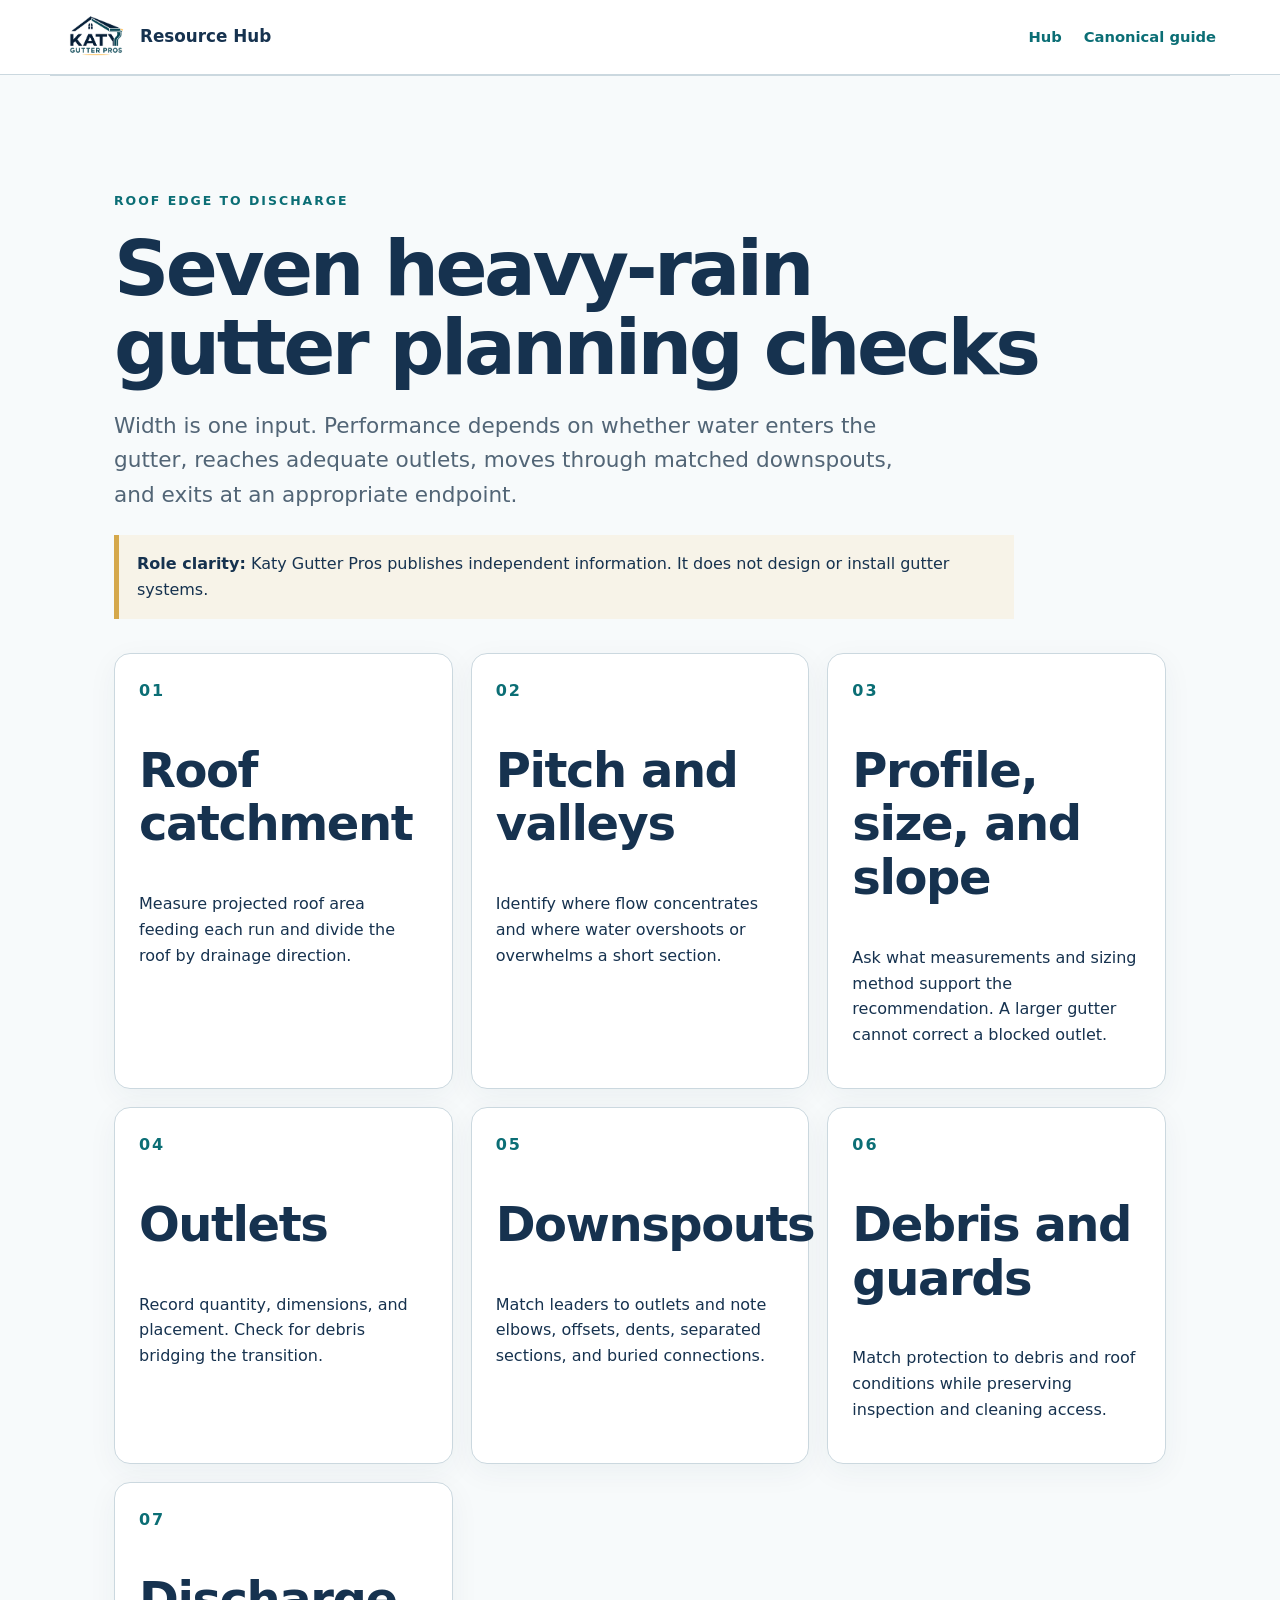
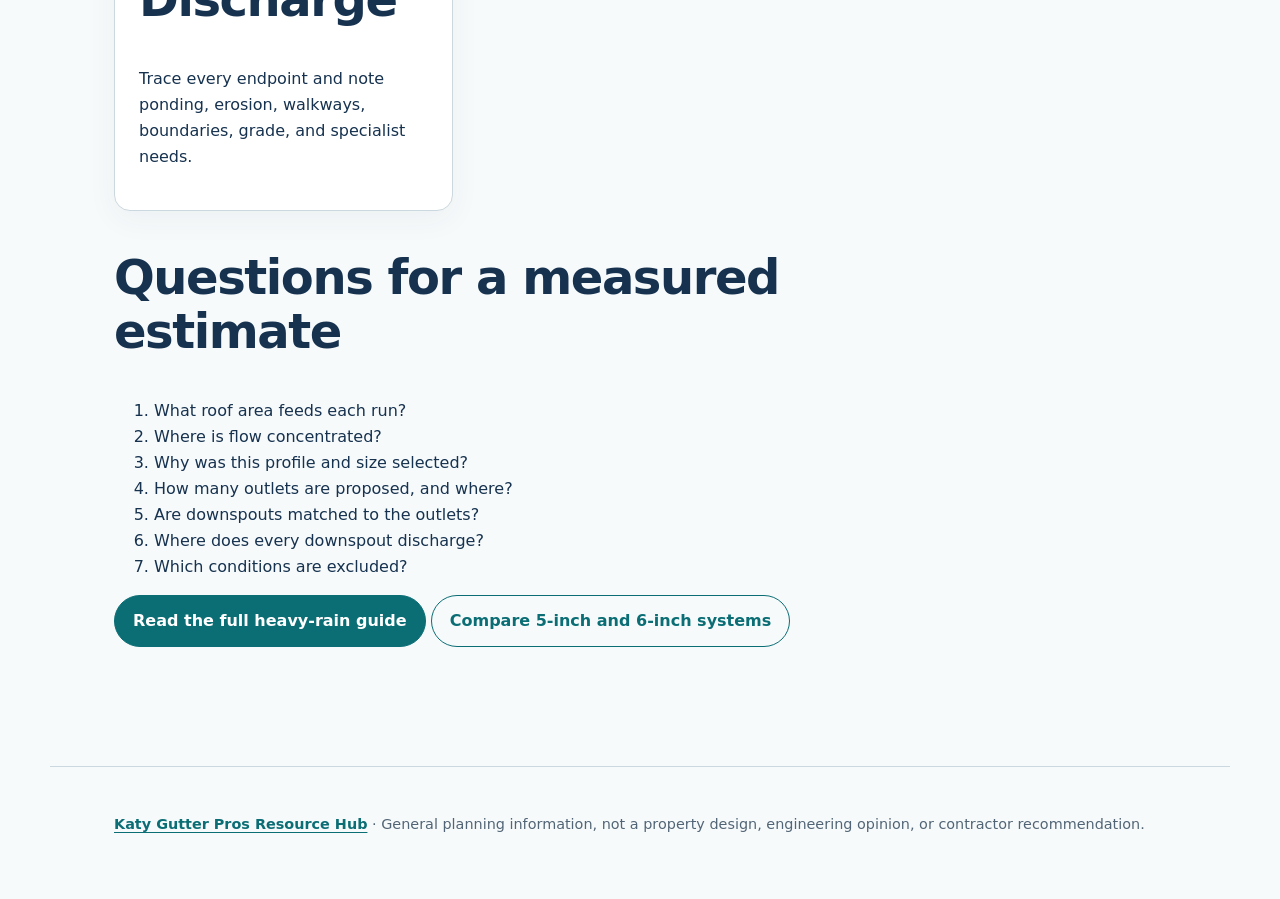
==== heavy-rain-planning.html @ 6328ac19 "Publish Katy Gutter Pros planning resource hub" ====
<!doctype html><html lang="en"><head><meta charset="utf-8"><meta name="viewport" content="width=device-width,initial-scale=1"><title>Seven Heavy-Rain Gutter Planning Checks for Katy</title><meta name="description" content="Seven linked planning checks for roof catchment, gutters, outlets, downspouts, guards, and discharge during Katy rain."><meta name="robots" content="index,follow"><link rel="canonical" href="https://archer-clawbot.github.io/katy-gutter-pros-cloud-resources/heavy-rain-planning.html"><link rel="stylesheet" href="styles.css"></head><body><header class="site-header"><a class="brand" href="./"><img src="assets/katy-gutter-pros-logo.png" alt="Katy Gutter Pros logo" width="140" height="100"><span>Resource Hub</span></a><nav><a href="./">Hub</a><a href="https://katygutterpros.com/guides/best-gutters-for-heavy-rain/">Canonical guide</a></nav></header><main><article class="section"><p class="eyebrow">Roof edge to discharge</p><h1>Seven heavy-rain gutter planning checks</h1><p class="lede">Width is one input. Performance depends on whether water enters the gutter, reaches adequate outlets, moves through matched downspouts, and exits at an appropriate endpoint.</p><p class="role-note"><strong>Role clarity:</strong> Katy Gutter Pros publishes independent information. It does not design or install gutter systems.</p><div class="grid"><section class="card"><span class="number">01</span><h2>Roof catchment</h2><p>Measure projected roof area feeding each run and divide the roof by drainage direction.</p></section><section class="card"><span class="number">02</span><h2>Pitch and valleys</h2><p>Identify where flow concentrates and where water overshoots or overwhelms a short section.</p></section><section class="card"><span class="number">03</span><h2>Profile, size, and slope</h2><p>Ask what measurements and sizing method support the recommendation. A larger gutter cannot correct a blocked outlet.</p></section><section class="card"><span class="number">04</span><h2>Outlets</h2><p>Record quantity, dimensions, and placement. Check for debris bridging the transition.</p></section><section class="card"><span class="number">05</span><h2>Downspouts</h2><p>Match leaders to outlets and note elbows, offsets, dents, separated sections, and buried connections.</p></section><section class="card"><span class="number">06</span><h2>Debris and guards</h2><p>Match protection to debris and roof conditions while preserving inspection and cleaning access.</p></section><section class="card"><span class="number">07</span><h2>Discharge</h2><p>Trace every endpoint and note ponding, erosion, walkways, boundaries, grade, and specialist needs.</p></section></div><h2>Questions for a measured estimate</h2><ol><li>What roof area feeds each run?</li><li>Where is flow concentrated?</li><li>Why was this profile and size selected?</li><li>How many outlets are proposed, and where?</li><li>Are downspouts matched to the outlets?</li><li>Where does every downspout discharge?</li><li>Which conditions are excluded?</li></ol><p><a class="button primary" href="https://katygutterpros.com/guides/best-gutters-for-heavy-rain/">Read the full heavy-rain guide</a> <a class="button" href="https://katygutterpros.com/guides/5-inch-vs-6-inch-gutters/">Compare 5-inch and 6-inch systems</a></p></article></main><footer><p><a href="./">Katy Gutter Pros Resource Hub</a> · General planning information, not a property design, engineering opinion, or contractor recommendation.</p></footer></body></html>
---- styles.css ----
:root{--ink:#16324f;--teal:#0b6e75;--mint:#dff3ee;--sand:#f7f3e8;--line:#cbd8df;--muted:#526576;--white:#fff}*{box-sizing:border-box}body{margin:0;font-family:Inter,ui-sans-serif,system-ui,-apple-system,BlinkMacSystemFont,"Segoe UI",sans-serif;color:var(--ink);background:#f7fafb;line-height:1.62}a{color:var(--teal);font-weight:700;text-underline-offset:3px}.site-header{display:flex;align-items:center;justify-content:space-between;gap:24px;padding:14px clamp(20px,5vw,72px);background:var(--white);border-bottom:1px solid var(--line);position:sticky;top:0;z-index:2}.brand{display:flex;align-items:center;gap:12px;text-decoration:none;color:var(--ink);font-size:1.05rem}.brand img{width:64px;height:46px;object-fit:contain}.site-header nav{display:flex;gap:22px}.site-header nav a{text-decoration:none;font-size:.92rem}.hero,.section,footer{max-width:1180px;margin:auto;padding:clamp(56px,8vw,104px) clamp(20px,5vw,72px)}.hero{max-width:1120px;padding-top:clamp(72px,10vw,132px);padding-bottom:76px}.eyebrow{text-transform:uppercase;letter-spacing:.16em;font-weight:800;font-size:.78rem;color:var(--teal)}h1{font-size:clamp(2.4rem,6vw,5.1rem);line-height:1.02;letter-spacing:-.045em;max-width:950px;margin:.25em 0}.lede{font-size:clamp(1.08rem,2vw,1.35rem);max-width:820px;color:var(--muted)}.actions{display:flex;gap:12px;flex-wrap:wrap;margin:28px 0}.button{display:inline-block;padding:12px 18px;border:1px solid var(--teal);border-radius:999px;text-decoration:none}.button.primary{background:var(--teal);color:var(--white)}.role-note{background:var(--sand);border-left:5px solid #d5a84b;padding:16px 18px;max-width:900px}.section{border-top:1px solid var(--line)}h2{font-size:clamp(1.8rem,4vw,3rem);line-height:1.12;letter-spacing:-.03em;max-width:760px}h3{font-size:1.28rem;line-height:1.25}.grid{display:grid;grid-template-columns:repeat(3,minmax(0,1fr));gap:18px;margin-top:34px}.card{background:var(--white);border:1px solid var(--line);border-radius:16px;padding:24px;box-shadow:0 8px 30px rgba(22,50,79,.05)}.number{font-weight:900;color:var(--teal);letter-spacing:.12em}.split{display:grid;grid-template-columns:.8fr 1.2fr;gap:70px}.steps{list-style:none;padding:0;margin:0}.steps li{display:grid;grid-template-columns:220px 1fr;gap:20px;padding:18px 0;border-top:1px solid var(--line)}.steps span{color:var(--muted)}.link-list{display:grid;grid-template-columns:repeat(2,minmax(0,1fr));gap:14px 32px;padding-left:20px}.disclosure{background:var(--mint);border-radius:20px;margin-bottom:72px}.disclosure a{color:#07585f}footer{border-top:1px solid var(--line);font-size:.9rem;color:var(--muted);padding-top:32px;padding-bottom:48px}@media(max-width:850px){.grid{grid-template-columns:1fr 1fr}.split{grid-template-columns:1fr;gap:20px}.site-header nav{display:none}}@media(max-width:580px){.grid{grid-template-columns:1fr}.steps li{grid-template-columns:1fr;gap:4px}.link-list{grid-template-columns:1fr}.hero,.section{padding-left:20px;padding-right:20px}}
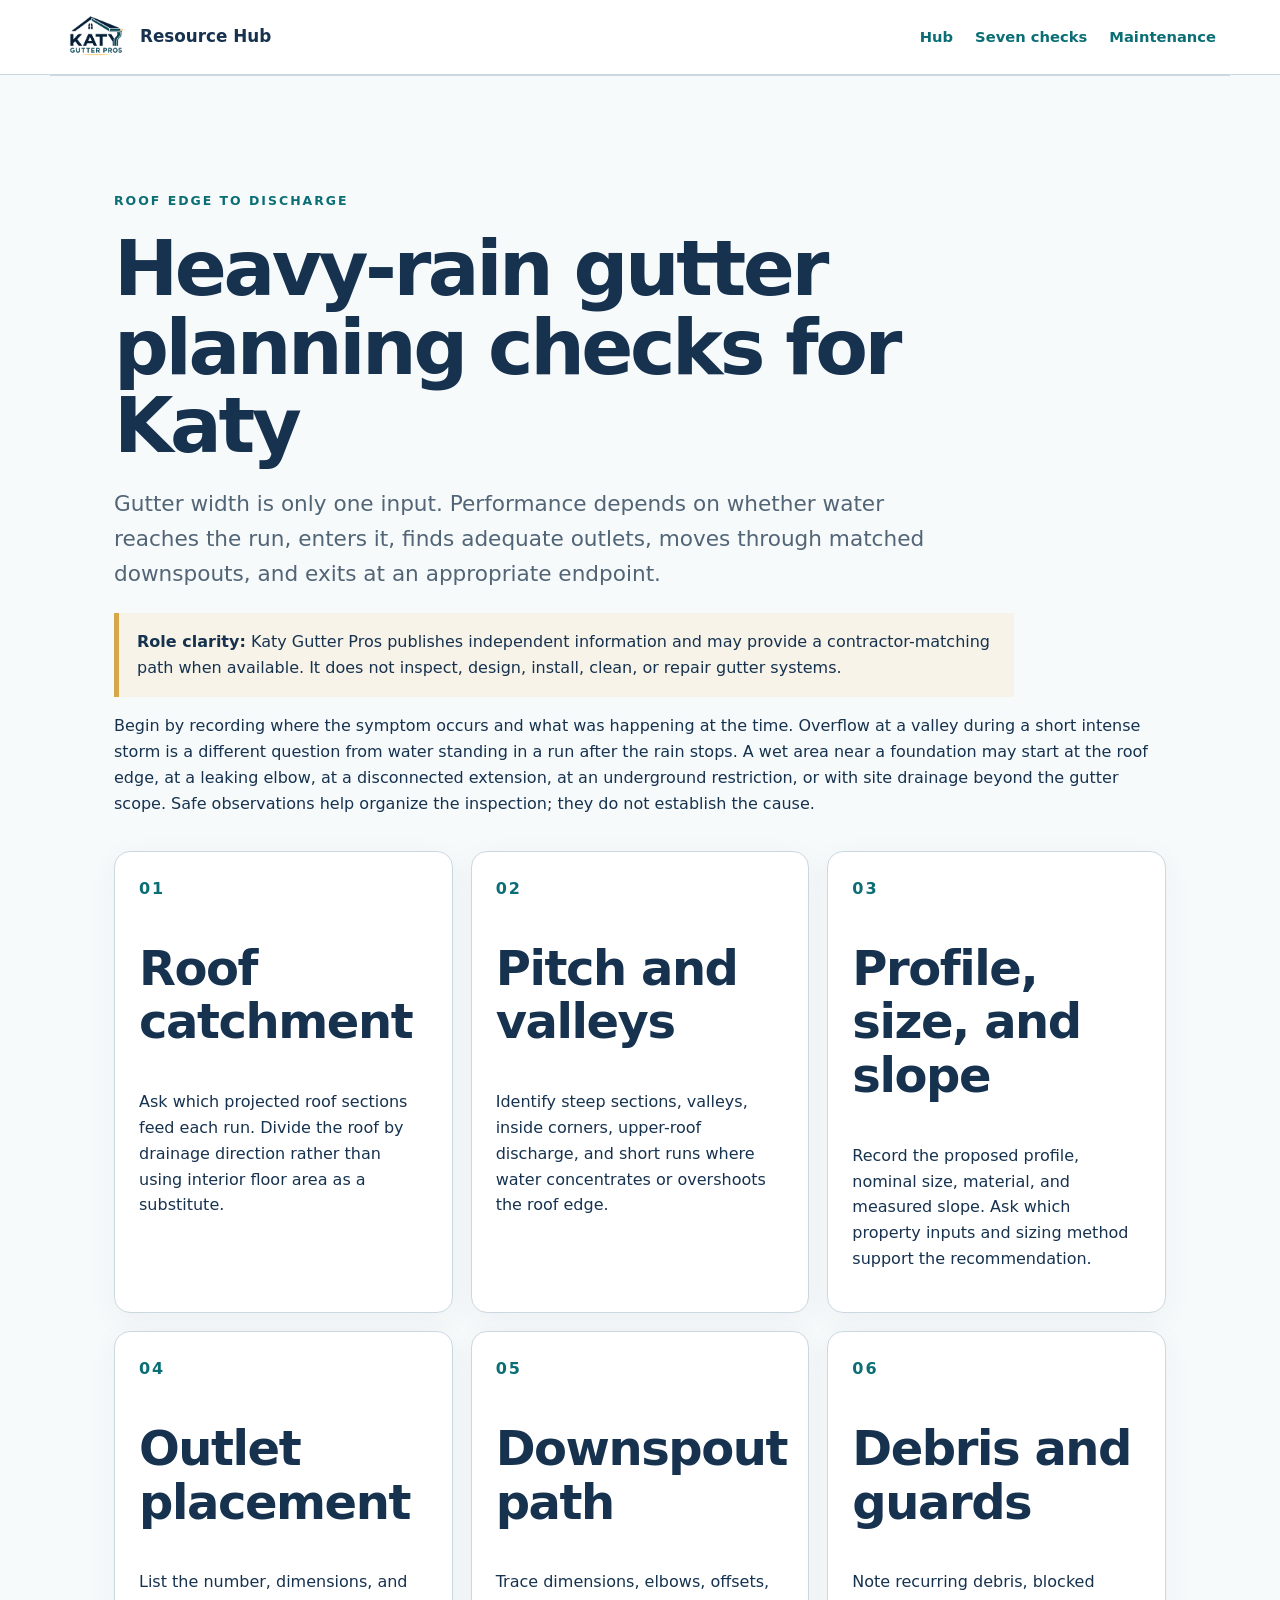
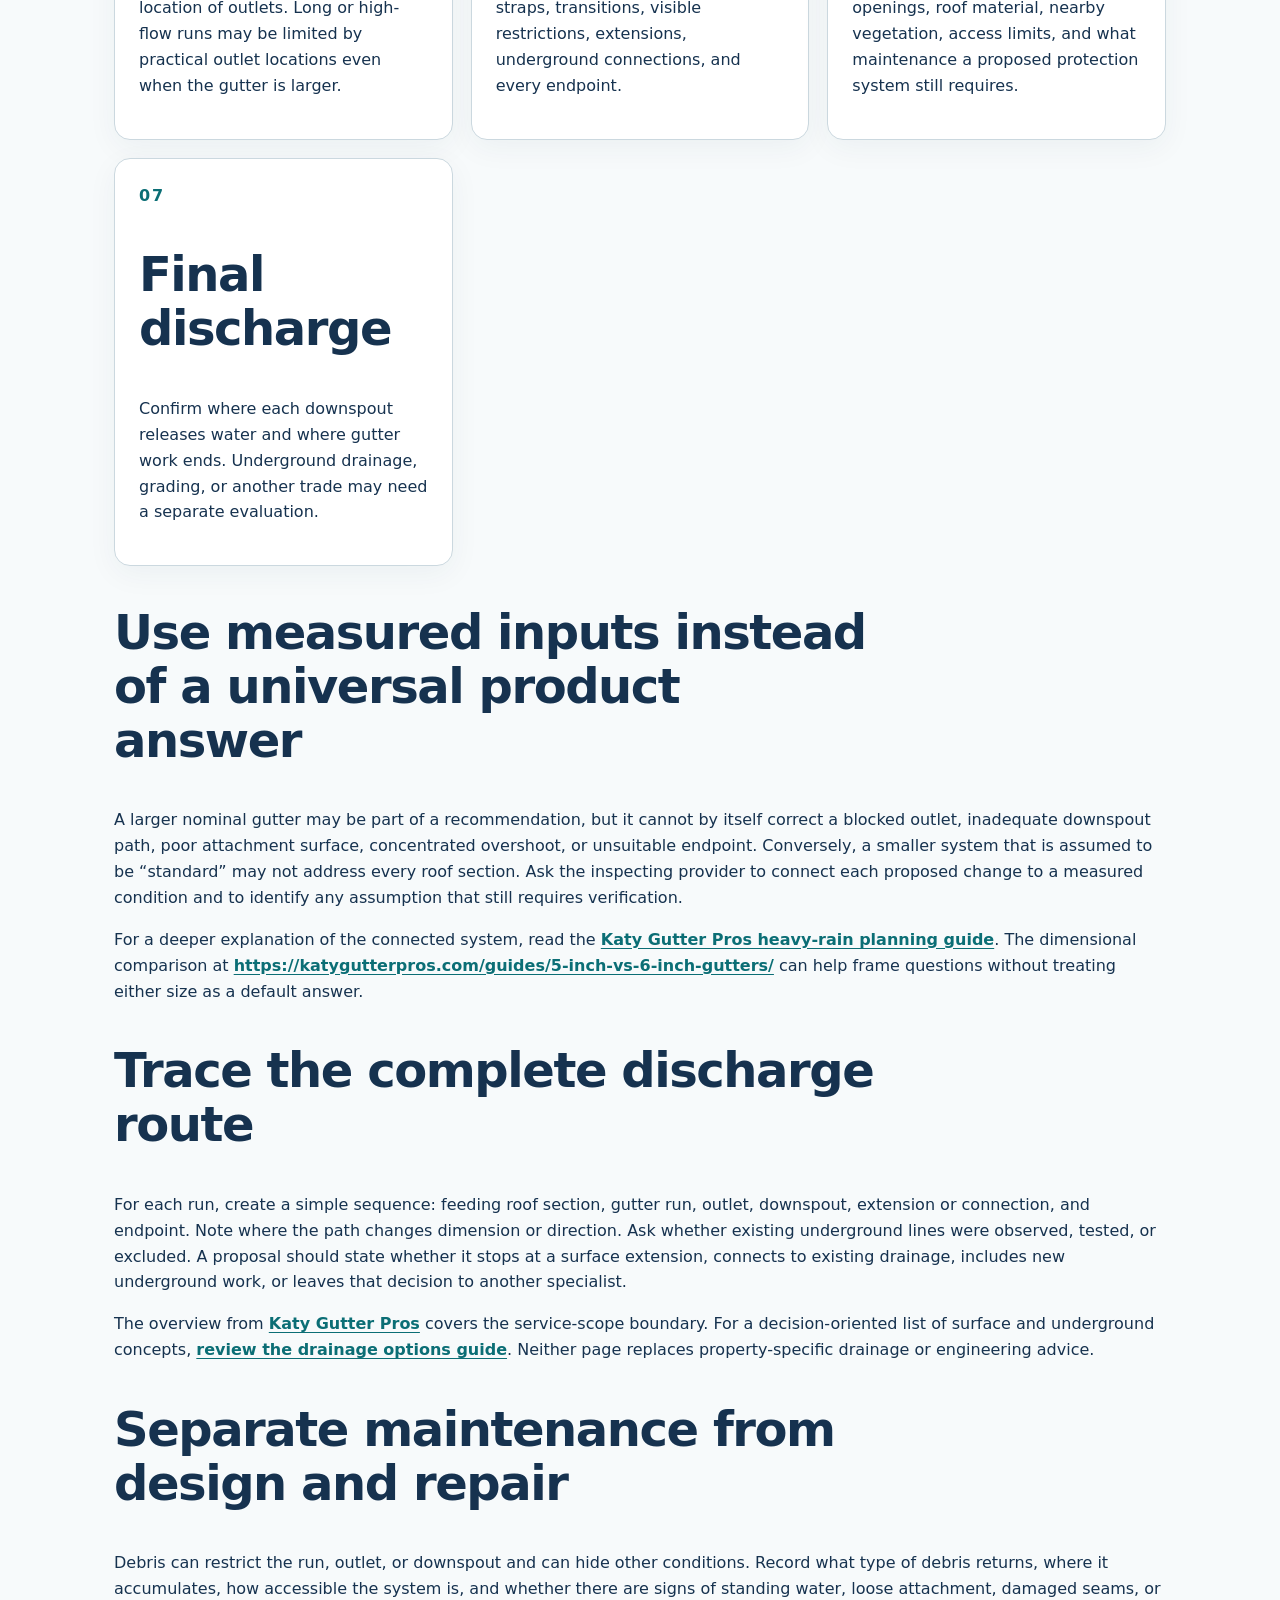
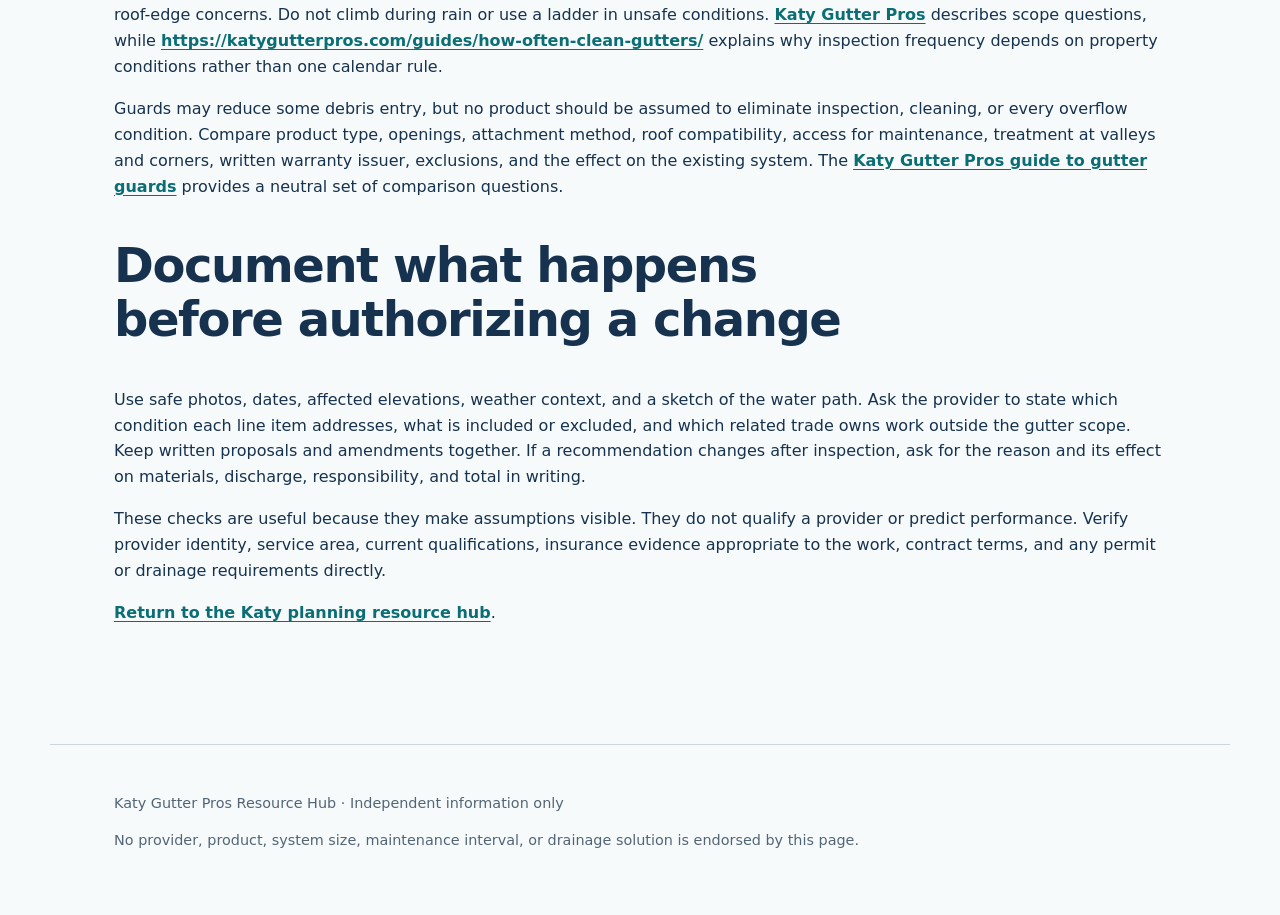
==== commit 4b712190: "Correct cloud hub depth coverage and anchor mix" ====
--- a/heavy-rain-planning.html
+++ b/heavy-rain-planning.html
@@ -1 +1,53 @@
-<!doctype html><html lang="en"><head><meta charset="utf-8"><meta name="viewport" content="width=device-width,initial-scale=1"><title>Seven Heavy-Rain Gutter Planning Checks for Katy</title><meta name="description" content="Seven linked planning checks for roof catchment, gutters, outlets, downspouts, guards, and discharge during Katy rain."><meta name="robots" content="index,follow"><link rel="canonical" href="https://archer-clawbot.github.io/katy-gutter-pros-cloud-resources/heavy-rain-planning.html"><link rel="stylesheet" href="styles.css"></head><body><header class="site-header"><a class="brand" href="./"><img src="assets/katy-gutter-pros-logo.png" alt="Katy Gutter Pros logo" width="140" height="100"><span>Resource Hub</span></a><nav><a href="./">Hub</a><a href="https://katygutterpros.com/guides/best-gutters-for-heavy-rain/">Canonical guide</a></nav></header><main><article class="section"><p class="eyebrow">Roof edge to discharge</p><h1>Seven heavy-rain gutter planning checks</h1><p class="lede">Width is one input. Performance depends on whether water enters the gutter, reaches adequate outlets, moves through matched downspouts, and exits at an appropriate endpoint.</p><p class="role-note"><strong>Role clarity:</strong> Katy Gutter Pros publishes independent information. It does not design or install gutter systems.</p><div class="grid"><section class="card"><span class="number">01</span><h2>Roof catchment</h2><p>Measure projected roof area feeding each run and divide the roof by drainage direction.</p></section><section class="card"><span class="number">02</span><h2>Pitch and valleys</h2><p>Identify where flow concentrates and where water overshoots or overwhelms a short section.</p></section><section class="card"><span class="number">03</span><h2>Profile, size, and slope</h2><p>Ask what measurements and sizing method support the recommendation. A larger gutter cannot correct a blocked outlet.</p></section><section class="card"><span class="number">04</span><h2>Outlets</h2><p>Record quantity, dimensions, and placement. Check for debris bridging the transition.</p></section><section class="card"><span class="number">05</span><h2>Downspouts</h2><p>Match leaders to outlets and note elbows, offsets, dents, separated sections, and buried connections.</p></section><section class="card"><span class="number">06</span><h2>Debris and guards</h2><p>Match protection to debris and roof conditions while preserving inspection and cleaning access.</p></section><section class="card"><span class="number">07</span><h2>Discharge</h2><p>Trace every endpoint and note ponding, erosion, walkways, boundaries, grade, and specialist needs.</p></section></div><h2>Questions for a measured estimate</h2><ol><li>What roof area feeds each run?</li><li>Where is flow concentrated?</li><li>Why was this profile and size selected?</li><li>How many outlets are proposed, and where?</li><li>Are downspouts matched to the outlets?</li><li>Where does every downspout discharge?</li><li>Which conditions are excluded?</li></ol><p><a class="button primary" href="https://katygutterpros.com/guides/best-gutters-for-heavy-rain/">Read the full heavy-rain guide</a> <a class="button" href="https://katygutterpros.com/guides/5-inch-vs-6-inch-gutters/">Compare 5-inch and 6-inch systems</a></p></article></main><footer><p><a href="./">Katy Gutter Pros Resource Hub</a> · General planning information, not a property design, engineering opinion, or contractor recommendation.</p></footer></body></html>
+<!doctype html>
+<html lang="en">
+<head>
+  <meta charset="utf-8">
+  <meta name="viewport" content="width=device-width,initial-scale=1">
+  <title>Heavy-Rain Gutter Planning Checks for Katy</title>
+  <meta name="description" content="Connected planning checks for roof catchment, gutters, outlets, downspouts, cleaning, guards, and discharge during Katy rain.">
+  <meta name="robots" content="index,follow">
+  <link rel="canonical" href="https://archer-clawbot.github.io/katy-gutter-pros-cloud-resources/heavy-rain-planning.html">
+  <link rel="stylesheet" href="styles.css">
+  <link rel="icon" href="assets/katy-gutter-pros-logo.png" type="image/png">
+  <script type="application/ld+json">{"@context":"https://schema.org","@type":"Article","headline":"Heavy-Rain Gutter Planning Checks for Katy","mainEntityOfPage":"https://archer-clawbot.github.io/katy-gutter-pros-cloud-resources/heavy-rain-planning.html","publisher":{"@type":"Organization","name":"Katy Gutter Pros","url":"https://katygutterpros.com/"},"inLanguage":"en-US"}</script>
+</head>
+<body>
+<header class="site-header"><a class="brand" href="./"><img src="assets/katy-gutter-pros-logo.png" alt="Katy Gutter Pros logo" width="140" height="100"><span>Resource Hub</span></a><nav aria-label="Primary"><a href="./">Hub</a><a href="#checks">Seven checks</a><a href="#maintenance">Maintenance</a></nav></header>
+<main><article class="section">
+  <p class="eyebrow">Roof edge to discharge</p>
+  <h1>Heavy-rain gutter planning checks for Katy</h1>
+  <p class="lede">Gutter width is only one input. Performance depends on whether water reaches the run, enters it, finds adequate outlets, moves through matched downspouts, and exits at an appropriate endpoint.</p>
+  <p class="role-note"><strong>Role clarity:</strong> Katy Gutter Pros publishes independent information and may provide a contractor-matching path when available. It does not inspect, design, install, clean, or repair gutter systems.</p>
+
+  <p>Begin by recording where the symptom occurs and what was happening at the time. Overflow at a valley during a short intense storm is a different question from water standing in a run after the rain stops. A wet area near a foundation may start at the roof edge, at a leaking elbow, at a disconnected extension, at an underground restriction, or with site drainage beyond the gutter scope. Safe observations help organize the inspection; they do not establish the cause.</p>
+
+  <div id="checks" class="grid">
+    <section class="card"><span class="number">01</span><h2>Roof catchment</h2><p>Ask which projected roof sections feed each run. Divide the roof by drainage direction rather than using interior floor area as a substitute.</p></section>
+    <section class="card"><span class="number">02</span><h2>Pitch and valleys</h2><p>Identify steep sections, valleys, inside corners, upper-roof discharge, and short runs where water concentrates or overshoots the roof edge.</p></section>
+    <section class="card"><span class="number">03</span><h2>Profile, size, and slope</h2><p>Record the proposed profile, nominal size, material, and measured slope. Ask which property inputs and sizing method support the recommendation.</p></section>
+    <section class="card"><span class="number">04</span><h2>Outlet placement</h2><p>List the number, dimensions, and location of outlets. Long or high-flow runs may be limited by practical outlet locations even when the gutter is larger.</p></section>
+    <section class="card"><span class="number">05</span><h2>Downspout path</h2><p>Trace dimensions, elbows, offsets, straps, transitions, visible restrictions, extensions, underground connections, and every endpoint.</p></section>
+    <section class="card"><span class="number">06</span><h2>Debris and guards</h2><p>Note recurring debris, blocked openings, roof material, nearby vegetation, access limits, and what maintenance a proposed protection system still requires.</p></section>
+    <section class="card"><span class="number">07</span><h2>Final discharge</h2><p>Confirm where each downspout releases water and where gutter work ends. Underground drainage, grading, or another trade may need a separate evaluation.</p></section>
+  </div>
+
+  <h2>Use measured inputs instead of a universal product answer</h2>
+  <p>A larger nominal gutter may be part of a recommendation, but it cannot by itself correct a blocked outlet, inadequate downspout path, poor attachment surface, concentrated overshoot, or unsuitable endpoint. Conversely, a smaller system that is assumed to be “standard” may not address every roof section. Ask the inspecting provider to connect each proposed change to a measured condition and to identify any assumption that still requires verification.</p>
+  <p>For a deeper explanation of the connected system, read the <a href="https://katygutterpros.com/guides/best-gutters-for-heavy-rain/">Katy Gutter Pros heavy-rain planning guide</a>. The dimensional comparison at <a href="https://katygutterpros.com/guides/5-inch-vs-6-inch-gutters/">https://katygutterpros.com/guides/5-inch-vs-6-inch-gutters/</a> can help frame questions without treating either size as a default answer.</p>
+
+  <h2>Trace the complete discharge route</h2>
+  <p>For each run, create a simple sequence: feeding roof section, gutter run, outlet, downspout, extension or connection, and endpoint. Note where the path changes dimension or direction. Ask whether existing underground lines were observed, tested, or excluded. A proposal should state whether it stops at a surface extension, connects to existing drainage, includes new underground work, or leaves that decision to another specialist.</p>
+  <p>The overview from <a href="https://katygutterpros.com/downspouts-drainage/">Katy Gutter Pros</a> covers the service-scope boundary. For a decision-oriented list of surface and underground concepts, <a href="https://katygutterpros.com/guides/downspout-drainage-options/">review the drainage options guide</a>. Neither page replaces property-specific drainage or engineering advice.</p>
+
+  <h2 id="maintenance">Separate maintenance from design and repair</h2>
+  <p>Debris can restrict the run, outlet, or downspout and can hide other conditions. Record what type of debris returns, where it accumulates, how accessible the system is, and whether there are signs of standing water, loose attachment, damaged seams, or roof-edge concerns. Do not climb during rain or use a ladder in unsafe conditions. <a href="https://katygutterpros.com/gutter-cleaning/">Katy Gutter Pros</a> describes scope questions, while <a href="https://katygutterpros.com/guides/how-often-clean-gutters/">https://katygutterpros.com/guides/how-often-clean-gutters/</a> explains why inspection frequency depends on property conditions rather than one calendar rule.</p>
+  <p>Guards may reduce some debris entry, but no product should be assumed to eliminate inspection, cleaning, or every overflow condition. Compare product type, openings, attachment method, roof compatibility, access for maintenance, treatment at valleys and corners, written warranty issuer, exclusions, and the effect on the existing system. The <a href="https://katygutterpros.com/gutter-guards/">Katy Gutter Pros guide to gutter guards</a> provides a neutral set of comparison questions.</p>
+
+  <h2>Document what happens before authorizing a change</h2>
+  <p>Use safe photos, dates, affected elevations, weather context, and a sketch of the water path. Ask the provider to state which condition each line item addresses, what is included or excluded, and which related trade owns work outside the gutter scope. Keep written proposals and amendments together. If a recommendation changes after inspection, ask for the reason and its effect on materials, discharge, responsibility, and total in writing.</p>
+  <p>These checks are useful because they make assumptions visible. They do not qualify a provider or predict performance. Verify provider identity, service area, current qualifications, insurance evidence appropriate to the work, contract terms, and any permit or drainage requirements directly.</p>
+  <p><a href="./">Return to the Katy planning resource hub</a>.</p>
+</article></main>
+<footer><p>Katy Gutter Pros Resource Hub · Independent information only</p><p>No provider, product, system size, maintenance interval, or drainage solution is endorsed by this page.</p></footer>
+</body>
+</html>
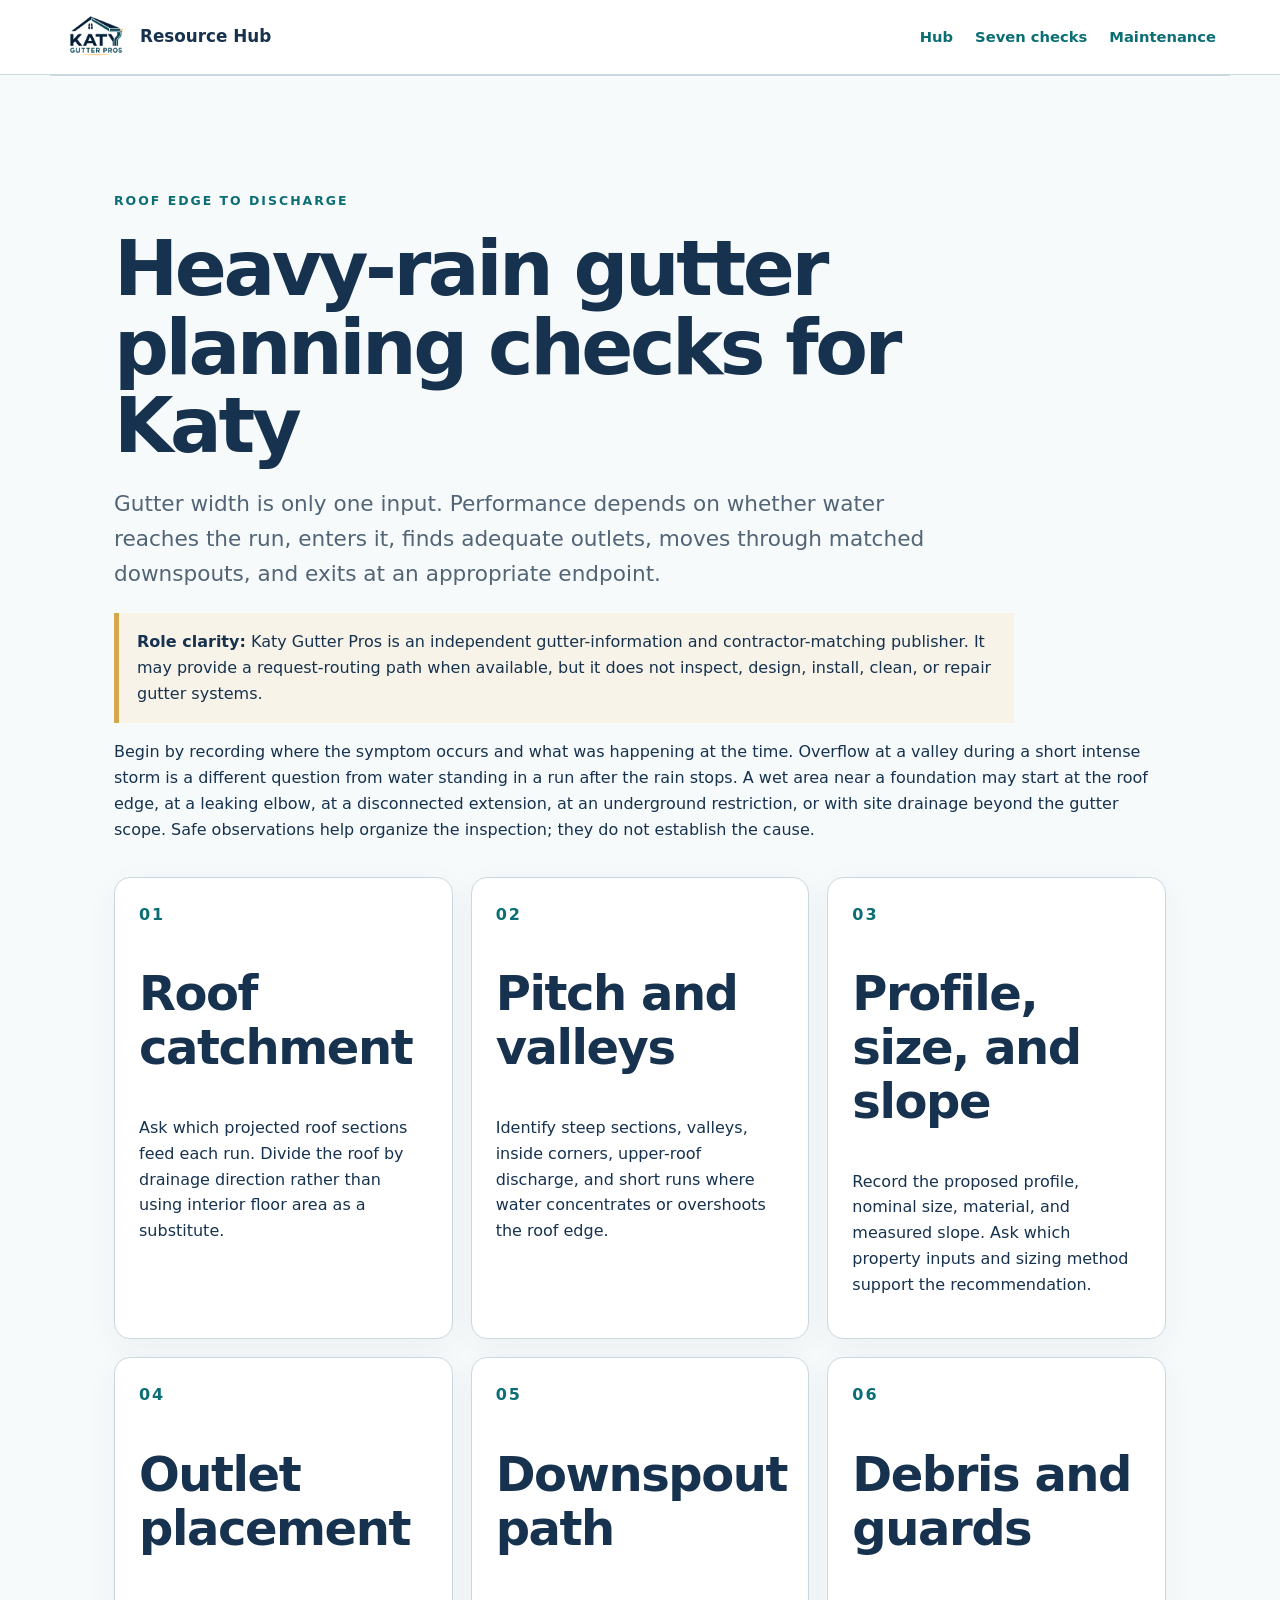
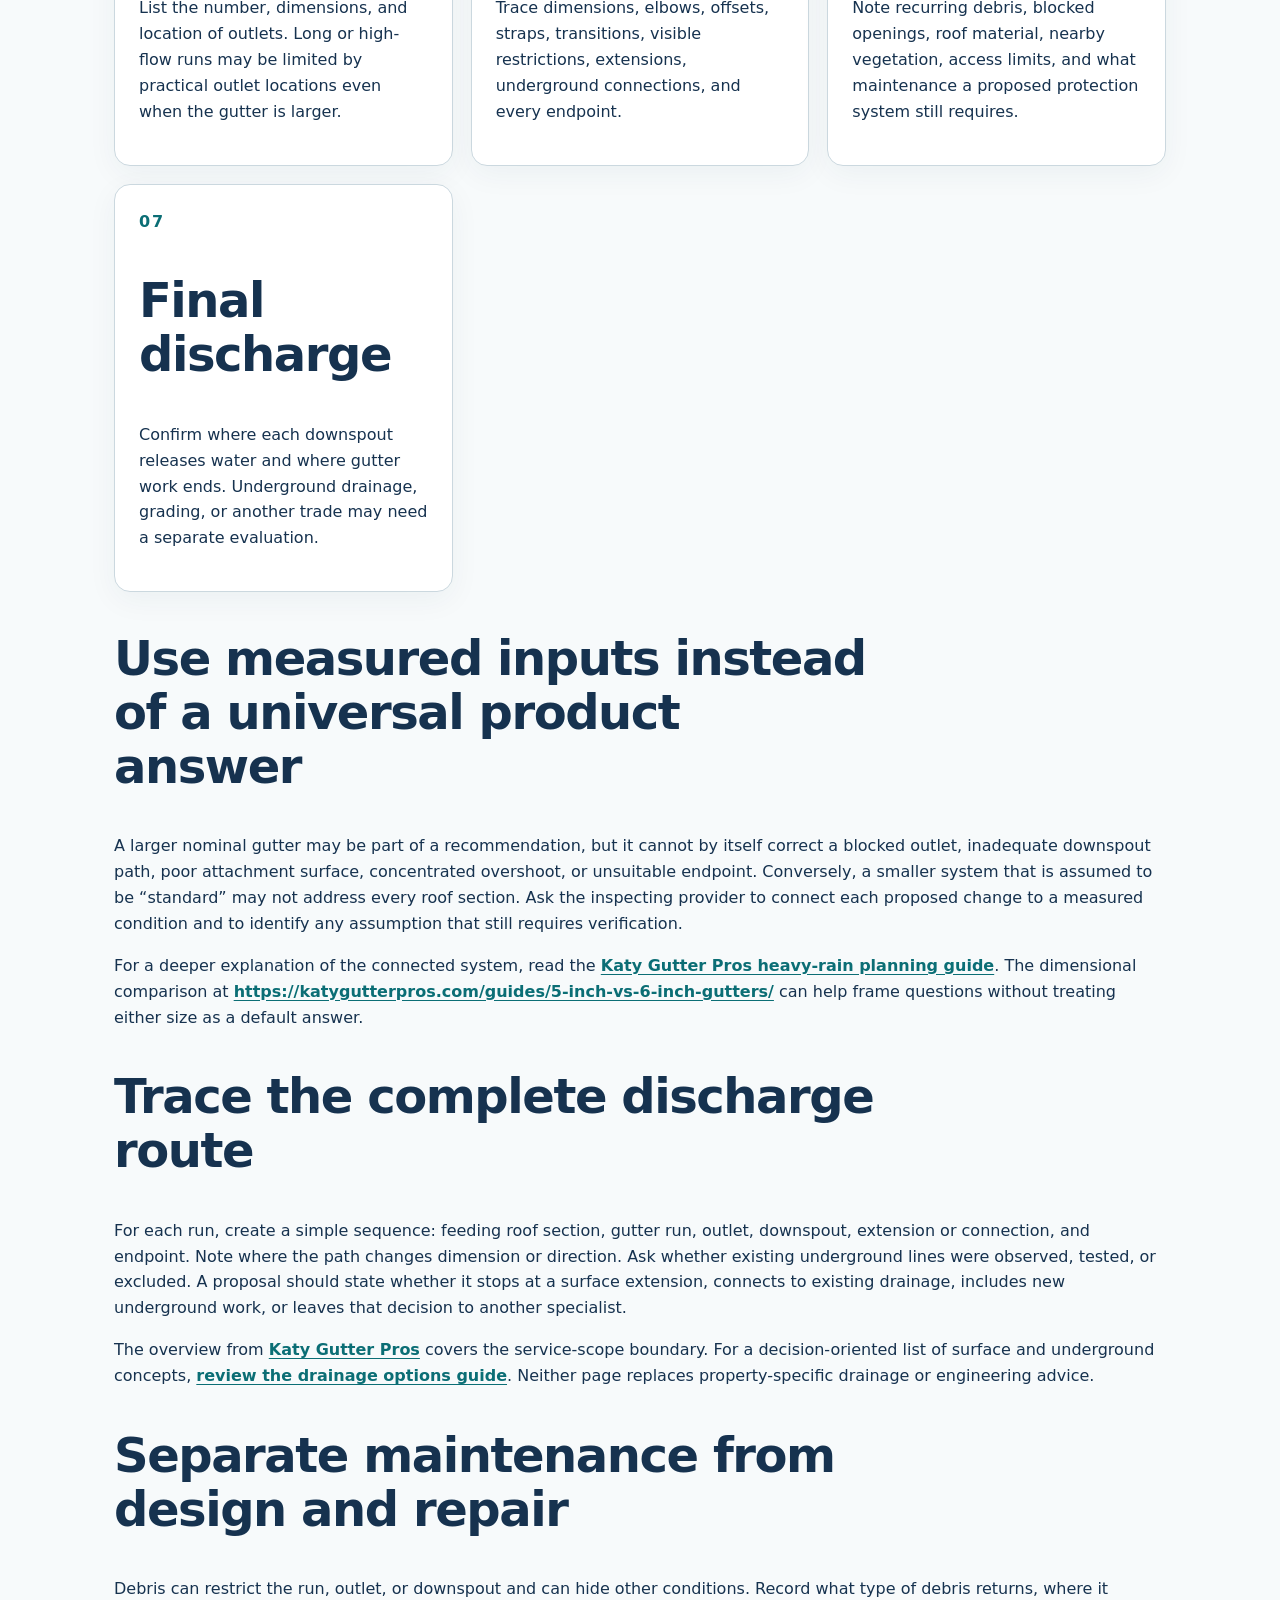
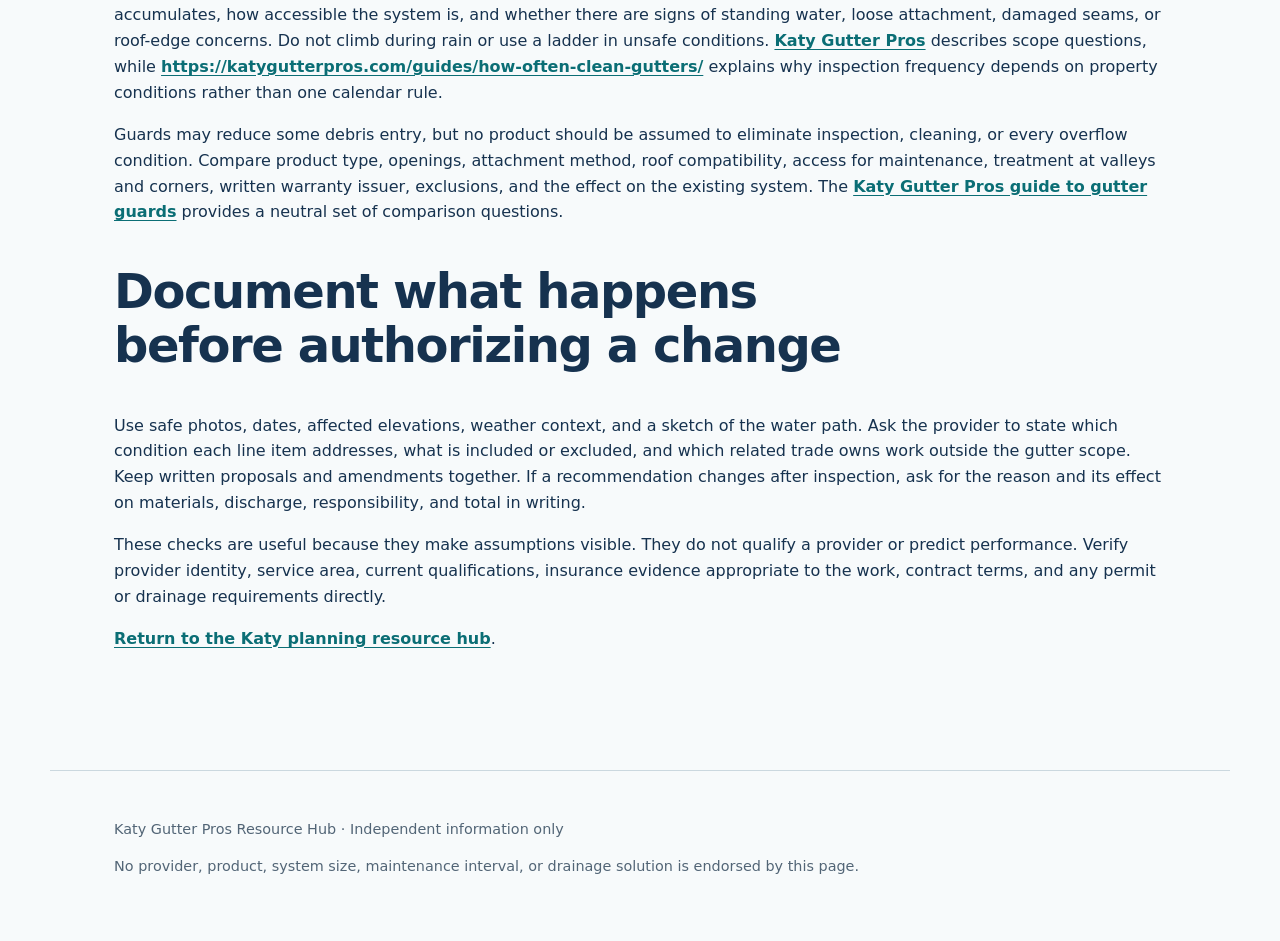
==== commit 1bc7cf19: "Clarify publisher role on heavy rain resource" ====
--- a/heavy-rain-planning.html
+++ b/heavy-rain-planning.html
@@ -17,7 +17,7 @@
   <p class="eyebrow">Roof edge to discharge</p>
   <h1>Heavy-rain gutter planning checks for Katy</h1>
   <p class="lede">Gutter width is only one input. Performance depends on whether water reaches the run, enters it, finds adequate outlets, moves through matched downspouts, and exits at an appropriate endpoint.</p>
-  <p class="role-note"><strong>Role clarity:</strong> Katy Gutter Pros publishes independent information and may provide a contractor-matching path when available. It does not inspect, design, install, clean, or repair gutter systems.</p>
+  <p class="role-note"><strong>Role clarity:</strong> Katy Gutter Pros is an independent gutter-information and contractor-matching publisher. It may provide a request-routing path when available, but it does not inspect, design, install, clean, or repair gutter systems.</p>
 
   <p>Begin by recording where the symptom occurs and what was happening at the time. Overflow at a valley during a short intense storm is a different question from water standing in a run after the rain stops. A wet area near a foundation may start at the roof edge, at a leaking elbow, at a disconnected extension, at an underground restriction, or with site drainage beyond the gutter scope. Safe observations help organize the inspection; they do not establish the cause.</p>
 
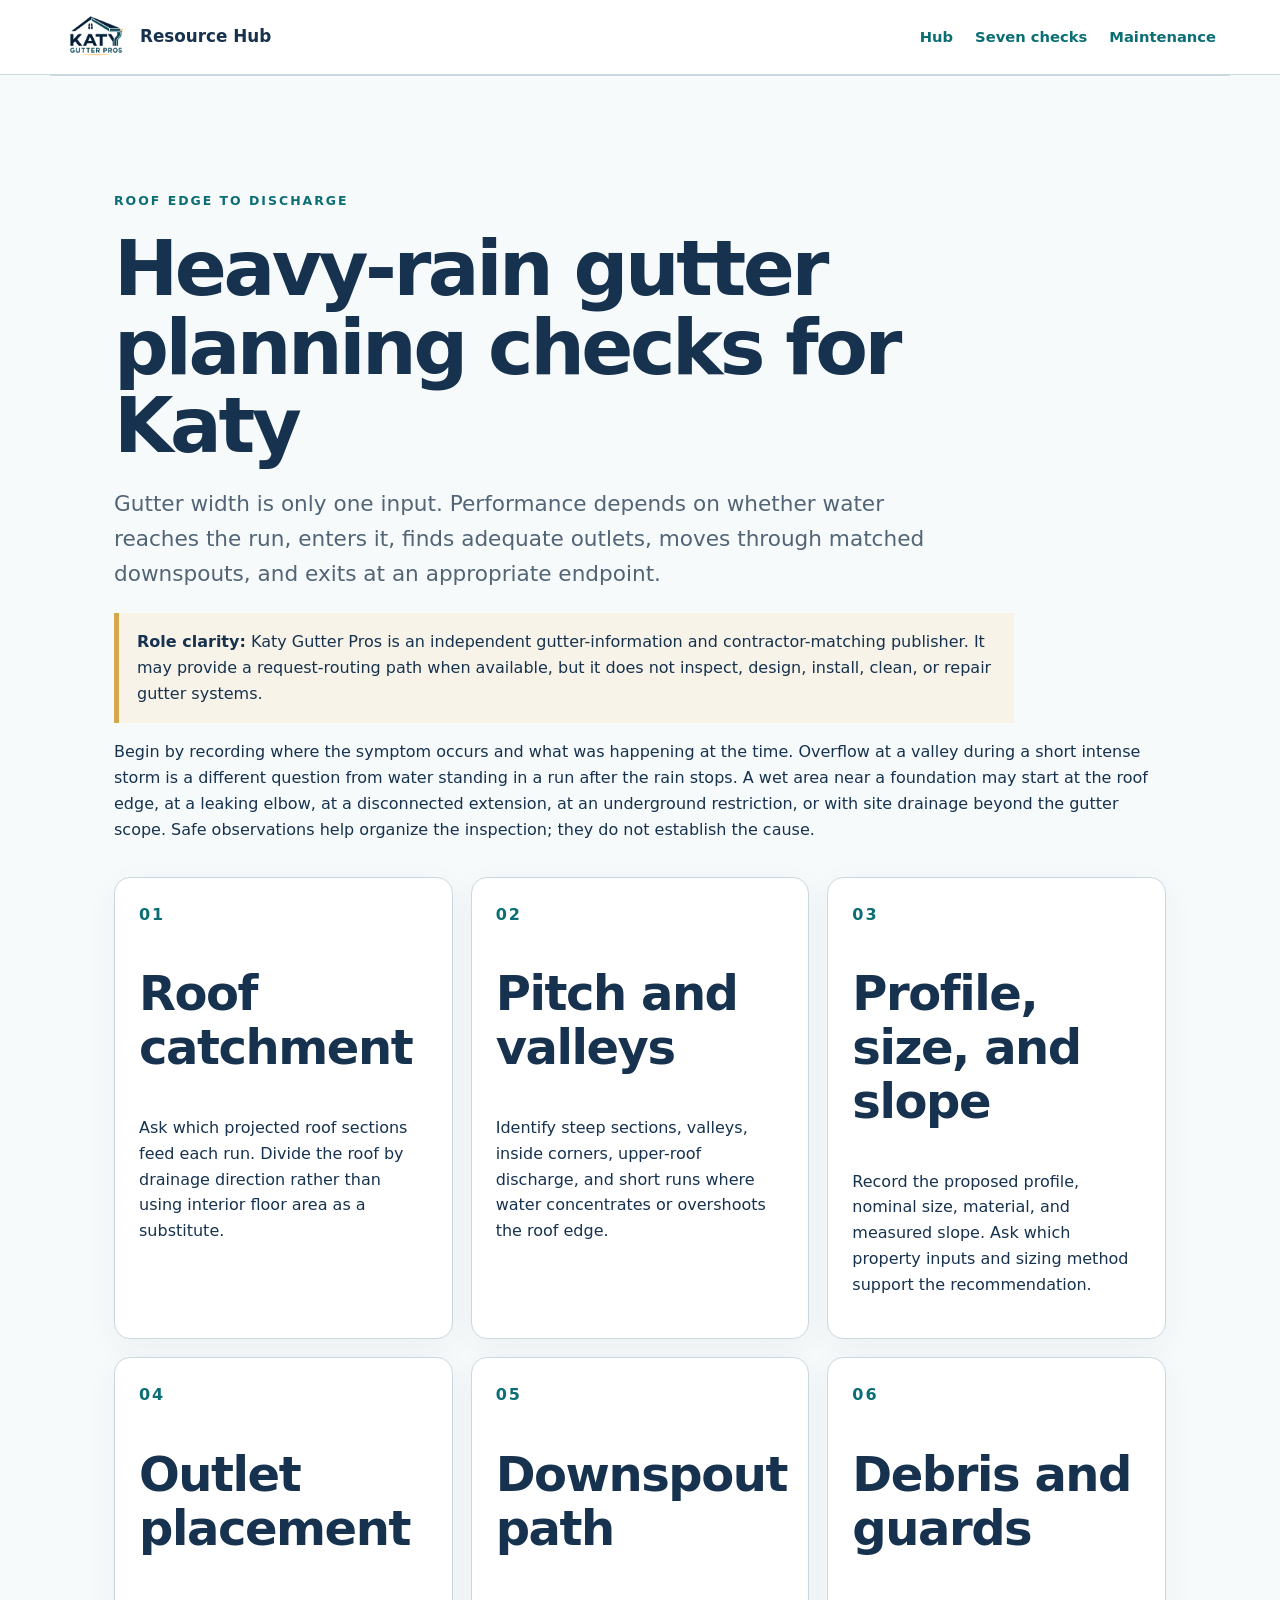
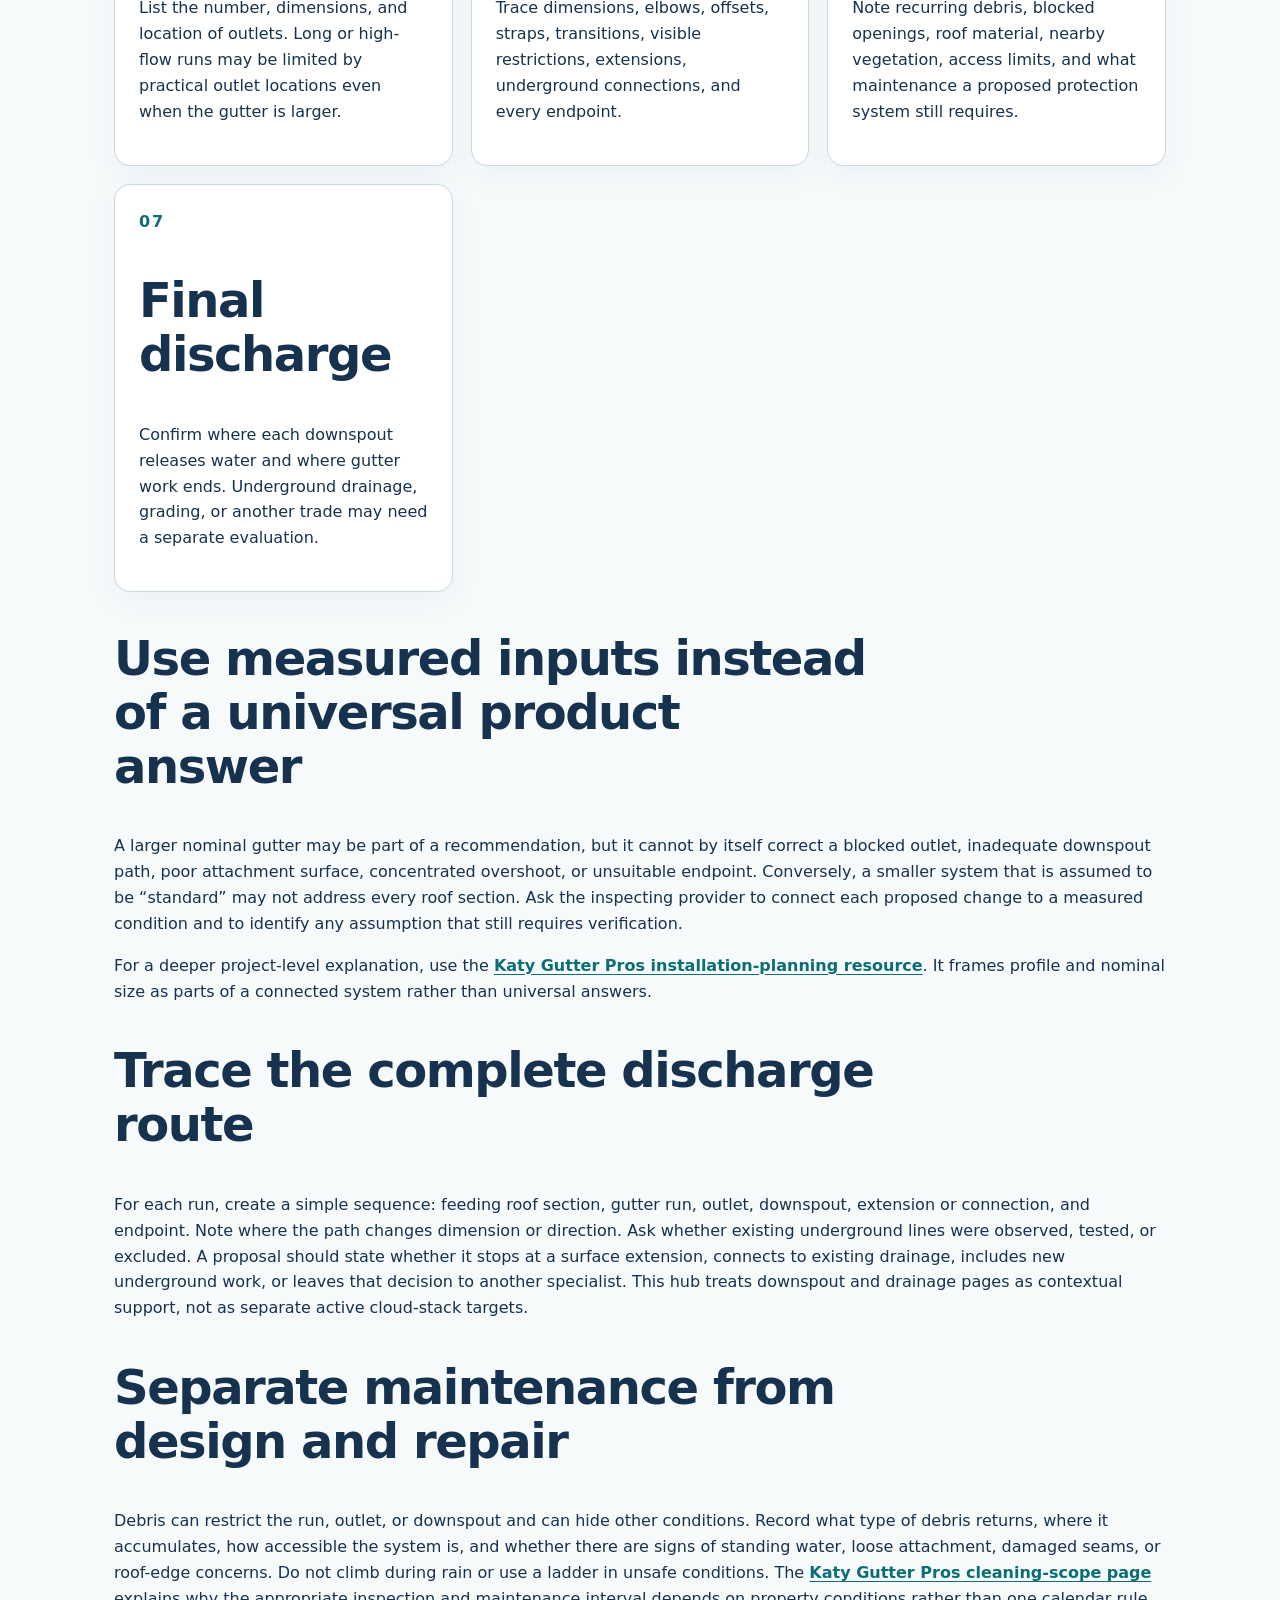
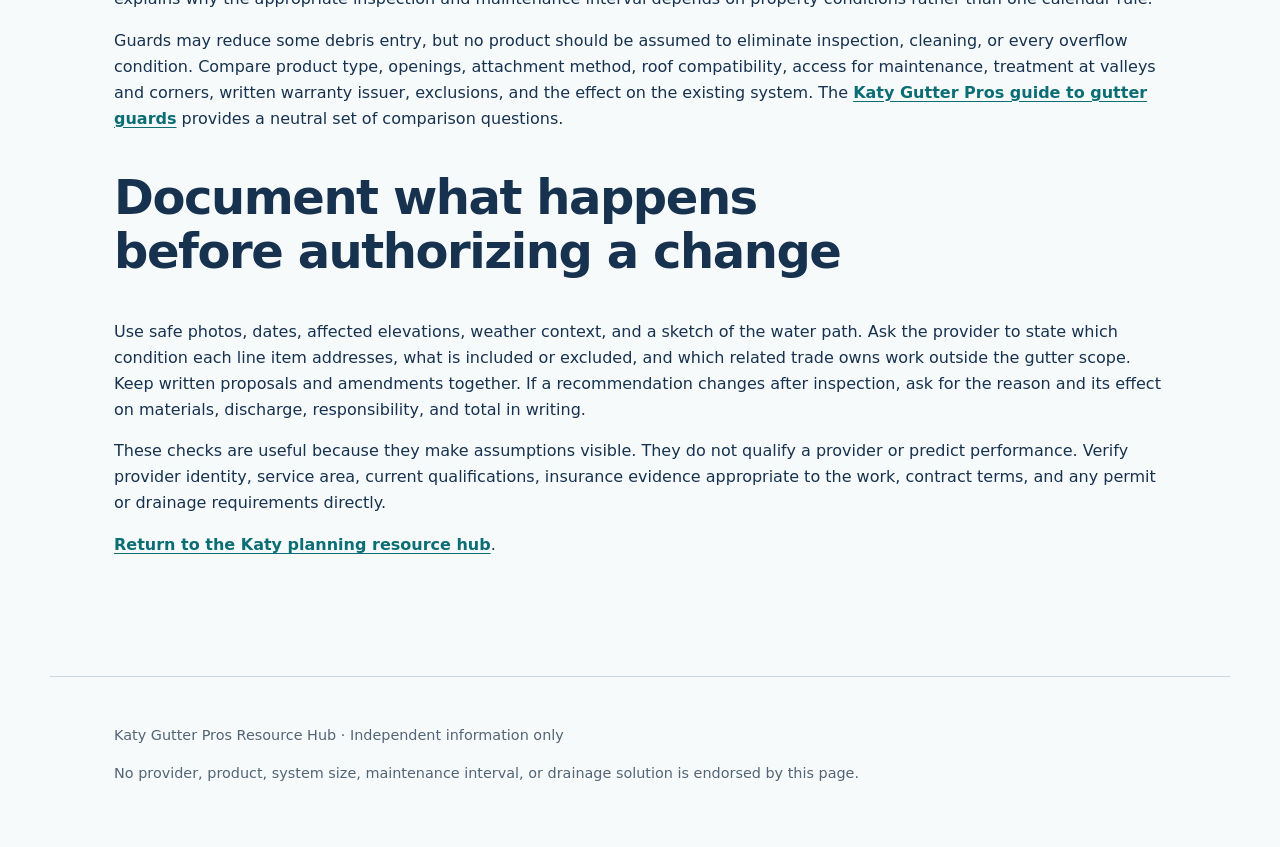
==== commit a5d2c97b: "Consolidate active service allocation hub" ====
--- a/heavy-rain-planning.html
+++ b/heavy-rain-planning.html
@@ -33,14 +33,13 @@
 
   <h2>Use measured inputs instead of a universal product answer</h2>
   <p>A larger nominal gutter may be part of a recommendation, but it cannot by itself correct a blocked outlet, inadequate downspout path, poor attachment surface, concentrated overshoot, or unsuitable endpoint. Conversely, a smaller system that is assumed to be “standard” may not address every roof section. Ask the inspecting provider to connect each proposed change to a measured condition and to identify any assumption that still requires verification.</p>
-  <p>For a deeper explanation of the connected system, read the <a href="https://katygutterpros.com/guides/best-gutters-for-heavy-rain/">Katy Gutter Pros heavy-rain planning guide</a>. The dimensional comparison at <a href="https://katygutterpros.com/guides/5-inch-vs-6-inch-gutters/">https://katygutterpros.com/guides/5-inch-vs-6-inch-gutters/</a> can help frame questions without treating either size as a default answer.</p>
+  <p>For a deeper project-level explanation, use the <a href="https://katygutterpros.com/gutter-installation/">Katy Gutter Pros installation-planning resource</a>. It frames profile and nominal size as parts of a connected system rather than universal answers.</p>
 
   <h2>Trace the complete discharge route</h2>
-  <p>For each run, create a simple sequence: feeding roof section, gutter run, outlet, downspout, extension or connection, and endpoint. Note where the path changes dimension or direction. Ask whether existing underground lines were observed, tested, or excluded. A proposal should state whether it stops at a surface extension, connects to existing drainage, includes new underground work, or leaves that decision to another specialist.</p>
-  <p>The overview from <a href="https://katygutterpros.com/downspouts-drainage/">Katy Gutter Pros</a> covers the service-scope boundary. For a decision-oriented list of surface and underground concepts, <a href="https://katygutterpros.com/guides/downspout-drainage-options/">review the drainage options guide</a>. Neither page replaces property-specific drainage or engineering advice.</p>
+  <p>For each run, create a simple sequence: feeding roof section, gutter run, outlet, downspout, extension or connection, and endpoint. Note where the path changes dimension or direction. Ask whether existing underground lines were observed, tested, or excluded. A proposal should state whether it stops at a surface extension, connects to existing drainage, includes new underground work, or leaves that decision to another specialist. This hub treats downspout and drainage pages as contextual support, not as separate active cloud-stack targets.</p>
 
   <h2 id="maintenance">Separate maintenance from design and repair</h2>
-  <p>Debris can restrict the run, outlet, or downspout and can hide other conditions. Record what type of debris returns, where it accumulates, how accessible the system is, and whether there are signs of standing water, loose attachment, damaged seams, or roof-edge concerns. Do not climb during rain or use a ladder in unsafe conditions. <a href="https://katygutterpros.com/gutter-cleaning/">Katy Gutter Pros</a> describes scope questions, while <a href="https://katygutterpros.com/guides/how-often-clean-gutters/">https://katygutterpros.com/guides/how-often-clean-gutters/</a> explains why inspection frequency depends on property conditions rather than one calendar rule.</p>
+  <p>Debris can restrict the run, outlet, or downspout and can hide other conditions. Record what type of debris returns, where it accumulates, how accessible the system is, and whether there are signs of standing water, loose attachment, damaged seams, or roof-edge concerns. Do not climb during rain or use a ladder in unsafe conditions. The <a href="https://katygutterpros.com/gutter-cleaning/">Katy Gutter Pros cleaning-scope page</a> explains why the appropriate inspection and maintenance interval depends on property conditions rather than one calendar rule.</p>
   <p>Guards may reduce some debris entry, but no product should be assumed to eliminate inspection, cleaning, or every overflow condition. Compare product type, openings, attachment method, roof compatibility, access for maintenance, treatment at valleys and corners, written warranty issuer, exclusions, and the effect on the existing system. The <a href="https://katygutterpros.com/gutter-guards/">Katy Gutter Pros guide to gutter guards</a> provides a neutral set of comparison questions.</p>
 
   <h2>Document what happens before authorizing a change</h2>
